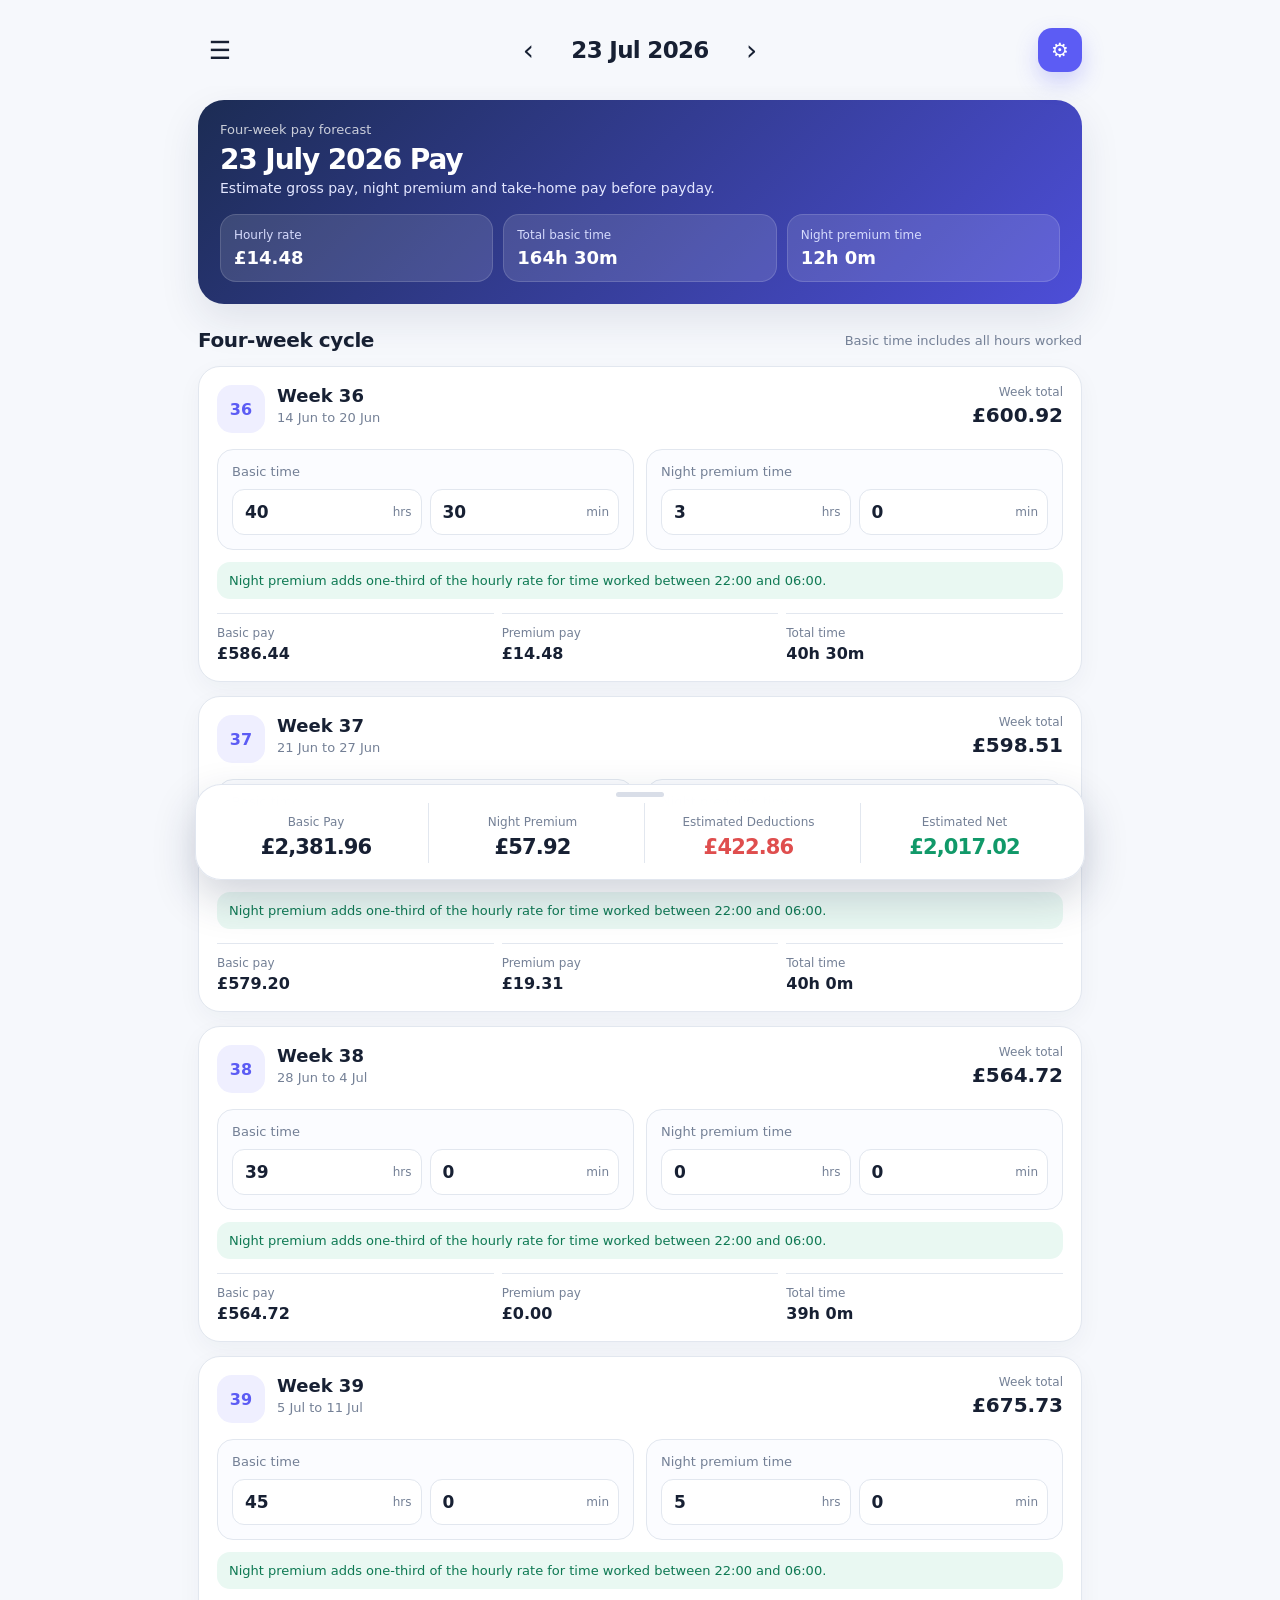
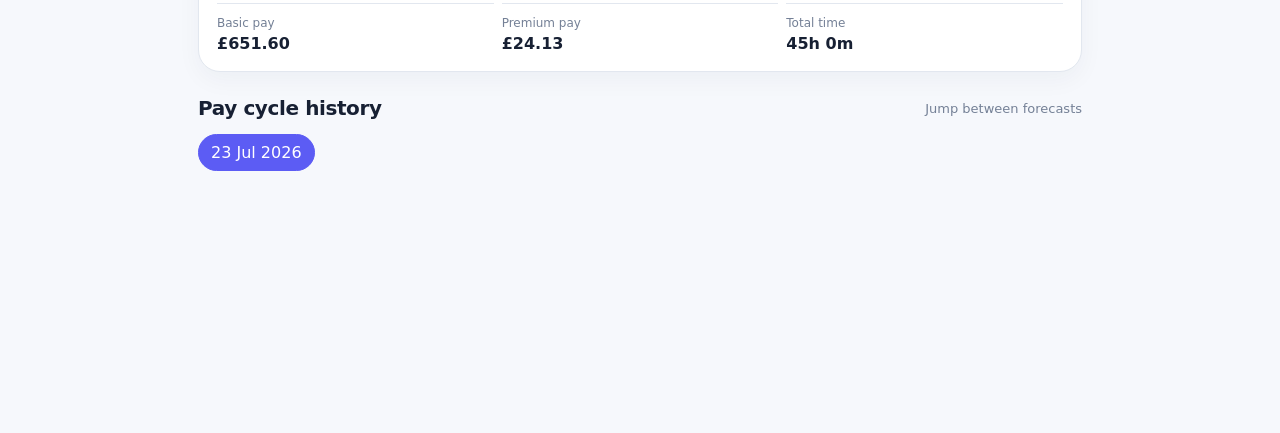
==== reference/wage-forecast-prototype.html @ 745293c6 "Create wage-forecast-prototype.html" ====
<!DOCTYPE html>
<html lang="en">
<head>
  <meta charset="UTF-8" />
  <meta name="viewport" content="width=device-width, initial-scale=1, viewport-fit=cover" />
  <meta name="theme-color" content="#f7f9fc" />
  <title>Wage Forecast Prototype</title>
  <style>
    :root{
      --bg:#f6f8fc;
      --card:#ffffff;
      --text:#172033;
      --muted:#748096;
      --line:#e2e7ef;
      --purple:#5c5cf4;
      --purple-soft:#efefff;
      --green:#119969;
      --green-soft:#e9f8f2;
      --orange:#f28a32;
      --red:#df4e4e;
      --shadow:0 16px 40px rgba(25,39,75,.10);
      --radius:22px;
    }

    *{box-sizing:border-box}

    body{
      margin:0;
      min-height:100vh;
      font-family:Inter,ui-sans-serif,system-ui,-apple-system,BlinkMacSystemFont,"Segoe UI",sans-serif;
      background:var(--bg);
      color:var(--text);
      padding-bottom:210px;
    }

    button,input{font:inherit}
    button{cursor:pointer}

    .shell{
      width:min(100%,920px);
      margin:0 auto;
      padding:18px 18px 48px;
    }

    .header{
      position:sticky;
      top:0;
      z-index:20;
      display:grid;
      grid-template-columns:44px 1fr 44px;
      align-items:center;
      gap:10px;
      padding:calc(10px + env(safe-area-inset-top)) 0 14px;
      background:rgba(246,248,252,.92);
      backdrop-filter:blur(18px);
    }

    .icon-btn{
      width:44px;height:44px;border:0;border-radius:14px;
      background:transparent;color:var(--text);
      font-size:25px;display:grid;place-items:center;
    }

    .cycle-nav{
      display:flex;align-items:center;justify-content:center;gap:10px;
    }

    .cycle-nav button{
      border:0;background:transparent;font-size:28px;color:var(--text);
    }

    .cycle-title{
      min-width:180px;
      text-align:center;
      font-size:23px;
      font-weight:850;
      letter-spacing:-.03em;
    }

    .settings-btn{
      background:var(--purple);
      color:white;
      box-shadow:0 10px 22px rgba(92,92,244,.26);
      font-size:20px;
    }

    .intro{
      margin-top:14px;
      background:linear-gradient(135deg,#1c2c54,#4d4ed8);
      color:white;
      border-radius:26px;
      padding:22px;
      box-shadow:var(--shadow);
    }

    .intro .eyebrow{
      font-size:13px;
      opacity:.76;
    }

    .intro h1{
      margin:6px 0 4px;
      font-size:28px;
      letter-spacing:-.04em;
    }

    .intro p{
      margin:0;
      color:#e3e6ff;
      font-size:14px;
    }

    .intro-grid{
      margin-top:18px;
      display:grid;
      grid-template-columns:repeat(3,1fr);
      gap:10px;
    }

    .intro-stat{
      background:rgba(255,255,255,.12);
      border:1px solid rgba(255,255,255,.14);
      border-radius:16px;
      padding:13px;
    }

    .intro-stat span{
      display:block;
      font-size:12px;
      color:#d5dafc;
    }

    .intro-stat strong{
      display:block;
      margin-top:5px;
      font-size:18px;
    }

    .section{
      margin-top:24px;
    }

    .section-head{
      display:flex;justify-content:space-between;align-items:center;gap:12px;
      margin-bottom:14px;
    }

    .section-head h2{
      margin:0;font-size:20px;letter-spacing:-.02em;
    }

    .section-head span{
      color:var(--muted);font-size:13px;
    }

    .weeks{
      display:grid;
      gap:14px;
    }

    .week-card{
      background:var(--card);
      border:1px solid var(--line);
      border-radius:22px;
      padding:18px;
      box-shadow:0 8px 24px rgba(28,41,72,.045);
    }

    .week-top{
      display:flex;justify-content:space-between;align-items:flex-start;gap:12px;
      margin-bottom:16px;
    }

    .week-badge{
      width:48px;height:48px;border-radius:15px;
      display:grid;place-items:center;
      background:var(--purple-soft);color:var(--purple);
      font-weight:850;
    }

    .week-copy{
      flex:1;
    }

    .week-copy h3{
      margin:0;font-size:18px;
    }

    .week-copy p{
      margin:4px 0 0;color:var(--muted);font-size:13px;
    }

    .week-total{
      text-align:right;
    }

    .week-total span{
      display:block;font-size:12px;color:var(--muted);
    }

    .week-total strong{
      display:block;margin-top:4px;font-size:20px;
    }

    .time-grid{
      display:grid;
      grid-template-columns:1fr 1fr;
      gap:12px;
    }

    .time-block{
      border:1px solid var(--line);
      border-radius:16px;
      padding:14px;
      background:#fbfcff;
    }

    .time-block label{
      display:block;
      color:var(--muted);
      font-size:13px;
      margin-bottom:10px;
    }

    .time-inputs{
      display:grid;
      grid-template-columns:1fr 1fr;
      gap:8px;
    }

    .field{
      position:relative;
    }

    .field input{
      width:100%;
      border:1px solid var(--line);
      background:white;
      border-radius:12px;
      padding:12px 34px 12px 12px;
      font-size:17px;
      font-weight:750;
      color:var(--text);
      outline:none;
    }

    .field span{
      position:absolute;
      right:10px;
      top:50%;
      transform:translateY(-50%);
      color:var(--muted);
      font-size:12px;
    }

    .premium-note{
      margin-top:12px;
      padding:11px 12px;
      border-radius:13px;
      background:var(--green-soft);
      color:#0e7953;
      font-size:13px;
    }

    .breakdown{
      margin-top:14px;
      display:grid;
      grid-template-columns:repeat(3,1fr);
      gap:8px;
    }

    .mini-stat{
      border-top:1px solid var(--line);
      padding-top:12px;
    }

    .mini-stat span{
      display:block;color:var(--muted);font-size:12px;
    }

    .mini-stat strong{
      display:block;margin-top:4px;font-size:16px;
    }

    .settings-panel{
      display:none;
      margin-top:14px;
      background:white;
      border:1px solid var(--line);
      border-radius:22px;
      padding:18px;
      box-shadow:var(--shadow);
    }

    .settings-panel.open{display:block}

    .settings-grid{
      display:grid;
      grid-template-columns:repeat(2,1fr);
      gap:12px;
    }

    .setting label{
      display:block;
      color:var(--muted);
      font-size:13px;
      margin-bottom:7px;
    }

    .setting input{
      width:100%;
      border:1px solid var(--line);
      border-radius:12px;
      padding:11px 12px;
      font-weight:700;
      background:white;
    }

    .deductions{
      display:grid;
      grid-template-columns:repeat(2,1fr);
      gap:12px;
      margin-top:12px;
    }

    .history{
      display:flex;
      gap:8px;
      overflow-x:auto;
      scrollbar-width:none;
      padding-bottom:4px;
    }

    .history::-webkit-scrollbar{display:none}

    .cycle-pill{
      white-space:nowrap;
      border:1px solid var(--line);
      background:white;
      border-radius:999px;
      padding:8px 12px;
      color:var(--muted);
    }

    .cycle-pill.active{
      background:var(--purple);
      color:white;
      border-color:var(--purple);
    }

    .floating-summary{
      position:fixed;
      left:50%;
      bottom:20px;
      transform:translateX(-50%);
      width:min(calc(100% - 24px),890px);
      z-index:40;
      background:rgba(255,255,255,.97);
      backdrop-filter:blur(20px);
      border:1px solid rgba(224,229,239,.96);
      border-radius:26px;
      box-shadow:0 18px 44px rgba(25,39,75,.20);
      padding:18px 16px 16px;
      display:grid;
      grid-template-columns:repeat(4,1fr);
      gap:8px;
    }

    .grab{
      position:absolute;
      top:7px;left:50%;transform:translateX(-50%);
      width:48px;height:5px;border-radius:999px;background:#d9dee8;
    }

    .summary-item{
      text-align:center;
      padding:12px 8px 4px;
      min-width:0;
    }

    .summary-item + .summary-item{
      border-left:1px solid var(--line);
    }

    .summary-label{
      color:var(--muted);
      font-size:12px;
    }

    .summary-value{
      margin-top:6px;
      font-size:21px;
      font-weight:900;
      letter-spacing:-.04em;
      white-space:nowrap;
    }

    .summary-item.net .summary-value{color:var(--green)}
    .summary-item.deduct .summary-value{color:var(--red)}

    @media(max-width:620px){
      body{padding-bottom:240px}
      .intro-grid{grid-template-columns:1fr}
      .time-grid{grid-template-columns:1fr}
      .settings-grid,.deductions{grid-template-columns:1fr}
      .floating-summary{
        grid-template-columns:1fr 1fr;
        bottom:12px;
      }
      .summary-item:nth-child(3){border-left:0}
      .summary-item:nth-child(n+3){border-top:1px solid var(--line)}
      .cycle-title{font-size:20px;min-width:150px}
    }
  </style>
</head>
<body>
  <main class="shell">
    <header class="header">
      <button class="icon-btn" aria-label="Menu">☰</button>
      <div class="cycle-nav">
        <button id="prevCycle" aria-label="Previous cycle">‹</button>
        <div class="cycle-title" id="cycleTitle"></div>
        <button id="nextCycle" aria-label="Next cycle">›</button>
      </div>
      <button class="icon-btn settings-btn" id="toggleSettings" aria-label="Settings">⚙</button>
    </header>

    <section class="intro">
      <div class="eyebrow">Four-week pay forecast</div>
      <h1 id="paydayHeading">23 July 2026 Pay</h1>
      <p>Estimate gross pay, night premium and take-home pay before payday.</p>

      <div class="intro-grid">
        <div class="intro-stat">
          <span>Hourly rate</span>
          <strong id="introRate">£14.48</strong>
        </div>
        <div class="intro-stat">
          <span>Total basic time</span>
          <strong id="introBasic">0h 0m</strong>
        </div>
        <div class="intro-stat">
          <span>Night premium time</span>
          <strong id="introPremium">0h 0m</strong>
        </div>
      </div>
    </section>

    <section class="settings-panel" id="settingsPanel">
      <div class="section-head">
        <h2>Pay settings</h2>
        <span>Saved for each pay cycle</span>
      </div>

      <div class="settings-grid">
        <div class="setting">
          <label>Hourly rate</label>
          <input id="hourlyRate" type="number" step="0.01" />
        </div>
        <div class="setting">
          <label>Payday</label>
          <input id="payday" type="date" />
        </div>
        <div class="setting">
          <label>PAYE estimate %</label>
          <input id="payePercent" type="number" step="0.01" />
        </div>
        <div class="setting">
          <label>NI estimate %</label>
          <input id="niPercent" type="number" step="0.01" />
        </div>
      </div>

      <div class="deductions">
        <div class="setting">
          <label>Other fixed deductions</label>
          <input id="otherDeductions" type="number" step="0.01" />
        </div>
        <div class="setting">
          <label>Cycle note</label>
          <input id="cycleNote" type="text" placeholder="Optional note" />
        </div>
      </div>
    </section>

    <section class="section">
      <div class="section-head">
        <h2>Four-week cycle</h2>
        <span>Basic time includes all hours worked</span>
      </div>
      <div class="weeks" id="weeks"></div>
    </section>

    <section class="section">
      <div class="section-head">
        <h2>Pay cycle history</h2>
        <span>Jump between forecasts</span>
      </div>
      <div class="history" id="history"></div>
    </section>
  </main>

  <aside class="floating-summary">
    <div class="grab"></div>
    <div class="summary-item">
      <div class="summary-label">Basic Pay</div>
      <div class="summary-value" id="basicTotal">£0.00</div>
    </div>
    <div class="summary-item">
      <div class="summary-label">Night Premium</div>
      <div class="summary-value" id="premiumTotal">£0.00</div>
    </div>
    <div class="summary-item deduct">
      <div class="summary-label">Estimated Deductions</div>
      <div class="summary-value" id="deductionTotal">£0.00</div>
    </div>
    <div class="summary-item net">
      <div class="summary-label">Estimated Net</div>
      <div class="summary-value" id="netTotal">£0.00</div>
    </div>
  </aside>

<script>
  const formatMoney = value => new Intl.NumberFormat('en-GB',{
    style:'currency',currency:'GBP'
  }).format(Number(value || 0));

  const pad = n => String(n).padStart(2,'0');
  const dateKey = d => `${d.getFullYear()}-${pad(d.getMonth()+1)}-${pad(d.getDate())}`;

  const defaultCycle = {
    payday:'2026-07-23',
    hourlyRate:14.48,
    payePercent:9.73,
    niPercent:6.97,
    otherDeductions:15.40,
    cycleNote:'',
    weeks:[
      {week:36,start:'2026-06-14',basicHours:40,basicMinutes:30,premiumHours:3,premiumMinutes:0},
      {week:37,start:'2026-06-21',basicHours:40,basicMinutes:0,premiumHours:4,premiumMinutes:0},
      {week:38,start:'2026-06-28',basicHours:39,basicMinutes:0,premiumHours:0,premiumMinutes:0},
      {week:39,start:'2026-07-05',basicHours:45,basicMinutes:0,premiumHours:5,premiumMinutes:0}
    ]
  };

  let state = JSON.parse(localStorage.getItem('wageForecastData') || '{}');
  let currentKey = defaultCycle.payday;

  if(!state[currentKey]){
    state[currentKey] = JSON.parse(JSON.stringify(defaultCycle));
    save();
  }

  function save(){
    localStorage.setItem('wageForecastData',JSON.stringify(state));
  }

  function cycle(){
    return state[currentKey];
  }

  function hoursValue(hours,minutes){
    return Number(hours || 0) + Number(minutes || 0)/60;
  }

  function timeLabel(hours){
    const totalMinutes = Math.round(hours*60);
    const h = Math.floor(totalMinutes/60);
    const m = totalMinutes%60;
    return `${h}h ${m}m`;
  }

  function prettyDate(dateString){
    return new Date(dateString+'T12:00:00').toLocaleDateString('en-GB',{
      day:'numeric',month:'long',year:'numeric'
    });
  }

  function weekRange(startString){
    const start = new Date(startString+'T12:00:00');
    const end = new Date(start);
    end.setDate(end.getDate()+6);
    return `${start.toLocaleDateString('en-GB',{day:'numeric',month:'short'})} to ${end.toLocaleDateString('en-GB',{day:'numeric',month:'short'})}`;
  }

  function render(){
    const data = cycle();

    document.getElementById('cycleTitle').textContent = new Date(data.payday+'T12:00:00').toLocaleDateString('en-GB',{
      day:'numeric',month:'short',year:'numeric'
    });
    document.getElementById('paydayHeading').textContent = `${prettyDate(data.payday)} Pay`;

    document.getElementById('hourlyRate').value = data.hourlyRate;
    document.getElementById('payday').value = data.payday;
    document.getElementById('payePercent').value = data.payePercent;
    document.getElementById('niPercent').value = data.niPercent;
    document.getElementById('otherDeductions').value = data.otherDeductions;
    document.getElementById('cycleNote').value = data.cycleNote || '';

    document.getElementById('introRate').textContent = formatMoney(data.hourlyRate);

    const weeks = document.getElementById('weeks');
    weeks.innerHTML = '';

    data.weeks.forEach((week,index)=>{
      const basicHours = hoursValue(week.basicHours,week.basicMinutes);
      const premiumHours = hoursValue(week.premiumHours,week.premiumMinutes);
      const basicPay = basicHours * data.hourlyRate;
      const premiumPay = premiumHours * data.hourlyRate / 3;
      const total = basicPay + premiumPay;

      const card = document.createElement('article');
      card.className = 'week-card';
      card.innerHTML = `
        <div class="week-top">
          <div class="week-badge">${week.week}</div>
          <div class="week-copy">
            <h3>Week ${week.week}</h3>
            <p>${weekRange(week.start)}</p>
          </div>
          <div class="week-total">
            <span>Week total</span>
            <strong>${formatMoney(total)}</strong>
          </div>
        </div>

        <div class="time-grid">
          <div class="time-block">
            <label>Basic time</label>
            <div class="time-inputs">
              <div class="field">
                <input data-field="basicHours" data-index="${index}" type="number" min="0" step="1" value="${week.basicHours}">
                <span>hrs</span>
              </div>
              <div class="field">
                <input data-field="basicMinutes" data-index="${index}" type="number" min="0" max="59" step="1" value="${week.basicMinutes}">
                <span>min</span>
              </div>
            </div>
          </div>

          <div class="time-block">
            <label>Night premium time</label>
            <div class="time-inputs">
              <div class="field">
                <input data-field="premiumHours" data-index="${index}" type="number" min="0" step="1" value="${week.premiumHours}">
                <span>hrs</span>
              </div>
              <div class="field">
                <input data-field="premiumMinutes" data-index="${index}" type="number" min="0" max="59" step="1" value="${week.premiumMinutes}">
                <span>min</span>
              </div>
            </div>
          </div>
        </div>

        <div class="premium-note">Night premium adds one-third of the hourly rate for time worked between 22:00 and 06:00.</div>

        <div class="breakdown">
          <div class="mini-stat">
            <span>Basic pay</span>
            <strong>${formatMoney(basicPay)}</strong>
          </div>
          <div class="mini-stat">
            <span>Premium pay</span>
            <strong>${formatMoney(premiumPay)}</strong>
          </div>
          <div class="mini-stat">
            <span>Total time</span>
            <strong>${timeLabel(basicHours)}</strong>
          </div>
        </div>
      `;
      weeks.appendChild(card);
    });

    document.querySelectorAll('[data-field]').forEach(input=>{
      input.oninput = e=>{
        const index = Number(e.target.dataset.index);
        const field = e.target.dataset.field;
        data.weeks[index][field] = Number(e.target.value || 0);
        save();
        render();
      };
    });

    updateTotals();
    renderHistory();
  }

  function updateTotals(){
    const data = cycle();

    let totalBasicHours = 0;
    let totalPremiumHours = 0;

    data.weeks.forEach(week=>{
      totalBasicHours += hoursValue(week.basicHours,week.basicMinutes);
      totalPremiumHours += hoursValue(week.premiumHours,week.premiumMinutes);
    });

    const basicPay = totalBasicHours * data.hourlyRate;
    const premiumPay = totalPremiumHours * data.hourlyRate / 3;
    const gross = basicPay + premiumPay;
    const paye = gross * (Number(data.payePercent || 0)/100);
    const ni = gross * (Number(data.niPercent || 0)/100);
    const deductions = paye + ni + Number(data.otherDeductions || 0);
    const net = gross - deductions;

    document.getElementById('introBasic').textContent = timeLabel(totalBasicHours);
    document.getElementById('introPremium').textContent = timeLabel(totalPremiumHours);
    document.getElementById('basicTotal').textContent = formatMoney(basicPay);
    document.getElementById('premiumTotal').textContent = formatMoney(premiumPay);
    document.getElementById('deductionTotal').textContent = formatMoney(deductions);
    document.getElementById('netTotal').textContent = formatMoney(net);
  }

  function bindSettings(){
    const data = cycle();

    document.getElementById('hourlyRate').oninput = e=>{
      data.hourlyRate = Number(e.target.value || 0);
      save(); render();
    };

    document.getElementById('payePercent').oninput = e=>{
      data.payePercent = Number(e.target.value || 0);
      save(); updateTotals();
    };

    document.getElementById('niPercent').oninput = e=>{
      data.niPercent = Number(e.target.value || 0);
      save(); updateTotals();
    };

    document.getElementById('otherDeductions').oninput = e=>{
      data.otherDeductions = Number(e.target.value || 0);
      save(); updateTotals();
    };

    document.getElementById('cycleNote').oninput = e=>{
      data.cycleNote = e.target.value;
      save();
    };

    document.getElementById('payday').onchange = e=>{
      const newKey = e.target.value;
      if(!newKey || newKey === currentKey) return;
      state[newKey] = data;
      state[newKey].payday = newKey;
      delete state[currentKey];
      currentKey = newKey;
      save();
      render();
      bindSettings();
    };
  }

  function createAdjacentCycle(direction){
    const current = cycle();
    const date = new Date(current.payday+'T12:00:00');
    date.setDate(date.getDate() + (28 * direction));
    const newKey = dateKey(date);

    if(!state[newKey]){
      const weeks = current.weeks.map(week=>{
        const start = new Date(week.start+'T12:00:00');
        start.setDate(start.getDate() + (28 * direction));
        return {
          week:week.week + (4 * direction),
          start:dateKey(start),
          basicHours:0,
          basicMinutes:0,
          premiumHours:0,
          premiumMinutes:0
        };
      });

      state[newKey] = {
        payday:newKey,
        hourlyRate:current.hourlyRate,
        payePercent:current.payePercent,
        niPercent:current.niPercent,
        otherDeductions:current.otherDeductions,
        cycleNote:'',
        weeks
      };
      save();
    }

    currentKey = newKey;
    render();
    bindSettings();
  }

  function renderHistory(){
    const history = document.getElementById('history');
    history.innerHTML = '';

    Object.keys(state).sort().forEach(key=>{
      const btn = document.createElement('button');
      btn.className = `cycle-pill ${key===currentKey?'active':''}`;
      btn.textContent = new Date(key+'T12:00:00').toLocaleDateString('en-GB',{
        day:'numeric',month:'short',year:'numeric'
      });
      btn.onclick = ()=>{
        currentKey = key;
        render();
        bindSettings();
      };
      history.appendChild(btn);
    });
  }

  document.getElementById('toggleSettings').onclick = ()=>{
    document.getElementById('settingsPanel').classList.toggle('open');
  };

  document.getElementById('prevCycle').onclick = ()=>createAdjacentCycle(-1);
  document.getElementById('nextCycle').onclick = ()=>createAdjacentCycle(1);

  render();
  bindSettings();
</script>
</body>
</html>
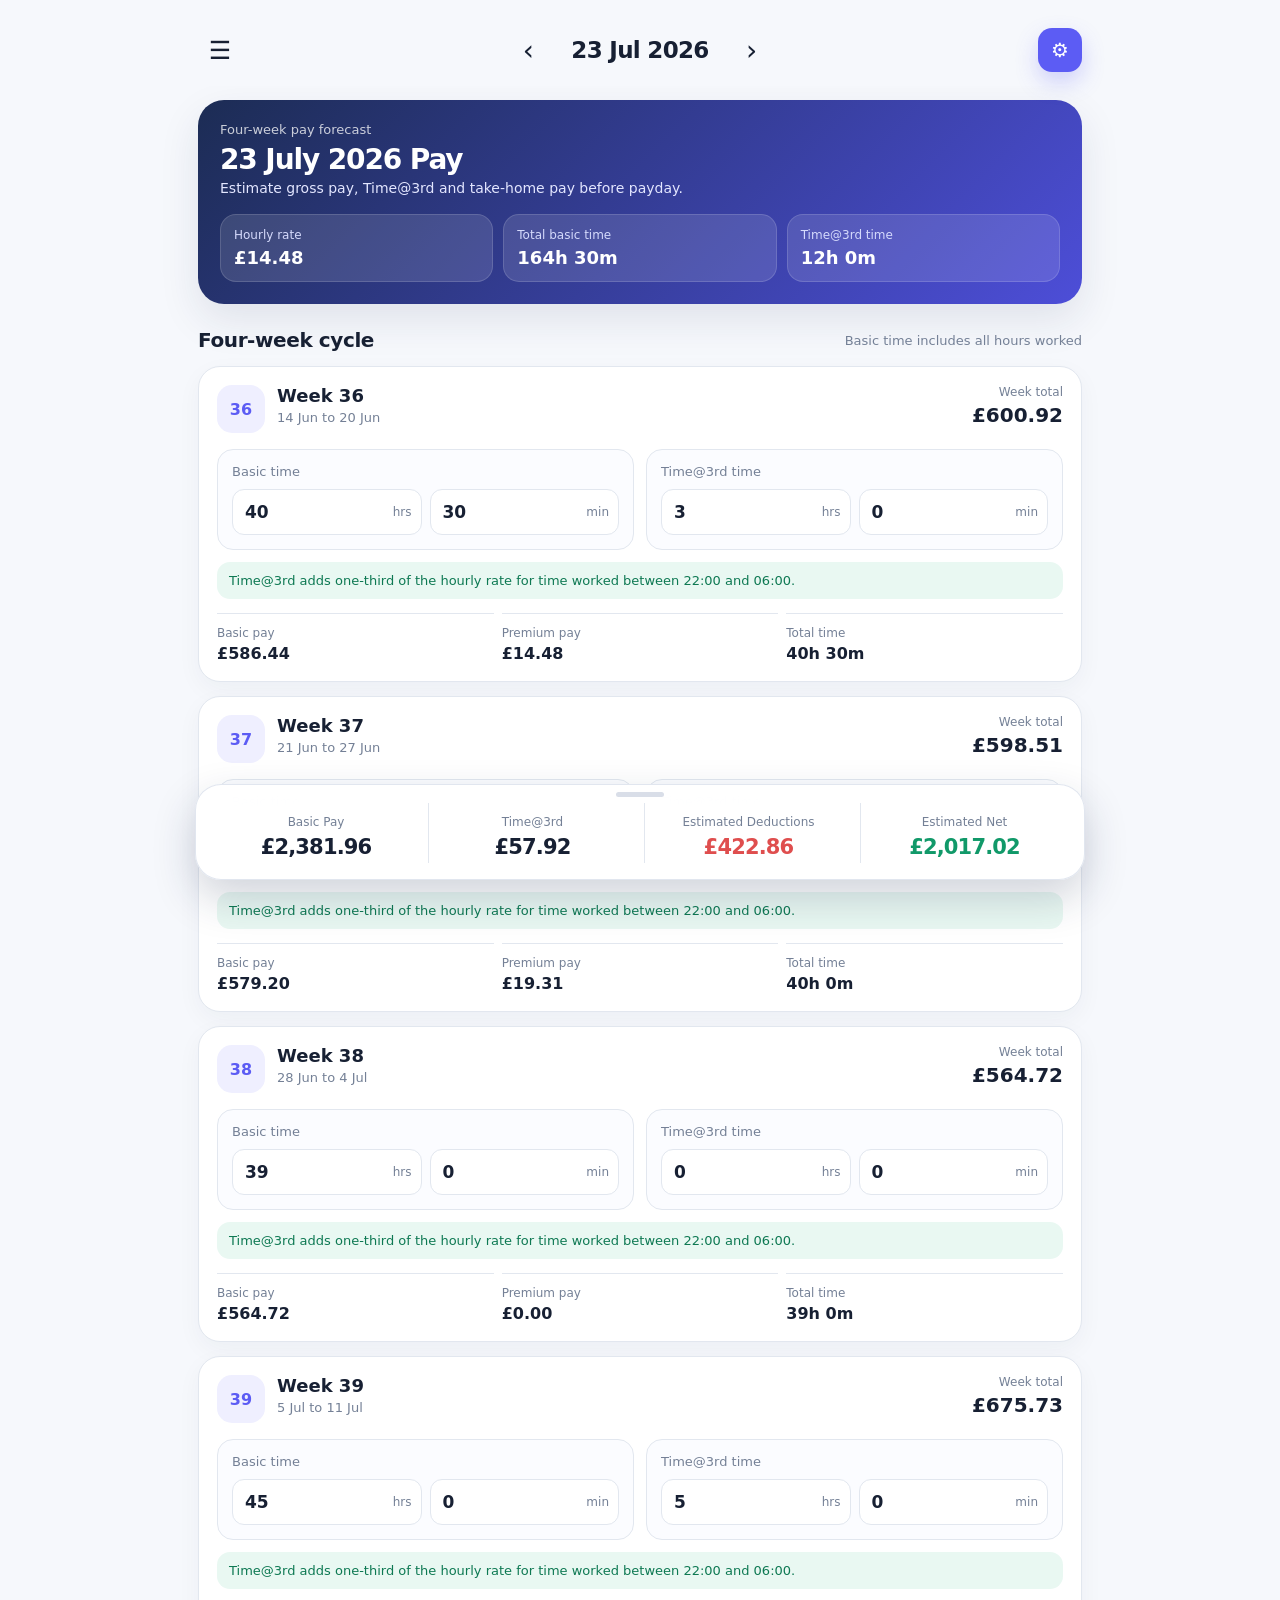
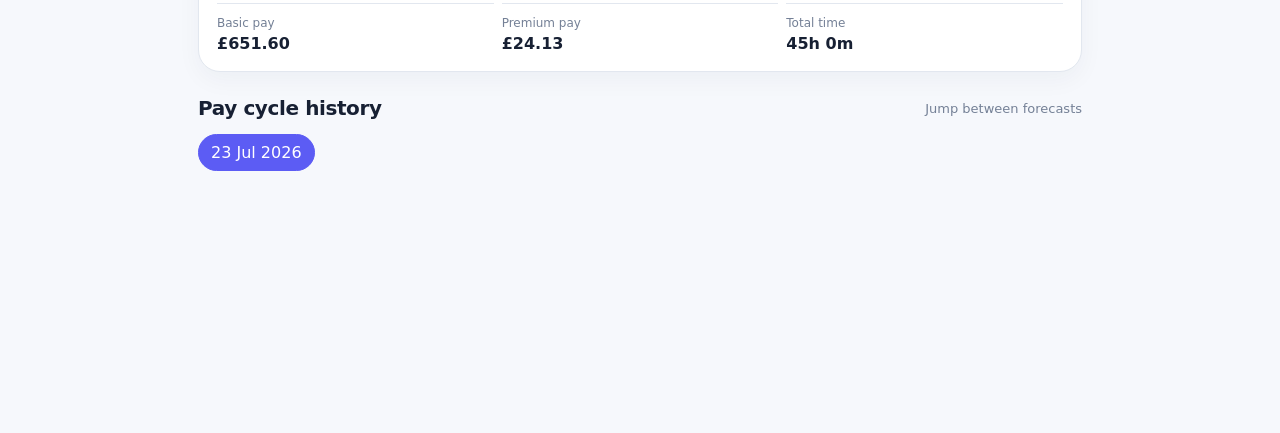
==== commit 821ecef7: "Add rota shift details to wage forecast" ====
--- a/reference/wage-forecast-prototype.html
+++ b/reference/wage-forecast-prototype.html
@@ -428,7 +428,7 @@
     <section class="intro">
       <div class="eyebrow">Four-week pay forecast</div>
       <h1 id="paydayHeading">23 July 2026 Pay</h1>
-      <p>Estimate gross pay, night premium and take-home pay before payday.</p>
+      <p>Estimate gross pay, Time@3rd and take-home pay before payday.</p>
 
       <div class="intro-grid">
         <div class="intro-stat">
@@ -440,7 +440,7 @@
           <strong id="introBasic">0h 0m</strong>
         </div>
         <div class="intro-stat">
-          <span>Night premium time</span>
+          <span>Time@3rd time</span>
           <strong id="introPremium">0h 0m</strong>
         </div>
       </div>
@@ -507,7 +507,7 @@
       <div class="summary-value" id="basicTotal">£0.00</div>
     </div>
     <div class="summary-item">
-      <div class="summary-label">Night Premium</div>
+      <div class="summary-label">Time@3rd</div>
       <div class="summary-value" id="premiumTotal">£0.00</div>
     </div>
     <div class="summary-item deduct">
@@ -641,7 +641,7 @@
           </div>
 
           <div class="time-block">
-            <label>Night premium time</label>
+            <label>Time@3rd time</label>
             <div class="time-inputs">
               <div class="field">
                 <input data-field="premiumHours" data-index="${index}" type="number" min="0" step="1" value="${week.premiumHours}">
@@ -655,7 +655,7 @@
           </div>
         </div>
 
-        <div class="premium-note">Night premium adds one-third of the hourly rate for time worked between 22:00 and 06:00.</div>
+        <div class="premium-note">Time@3rd adds one-third of the hourly rate for time worked between 22:00 and 06:00.</div>
 
         <div class="breakdown">
           <div class="mini-stat">
